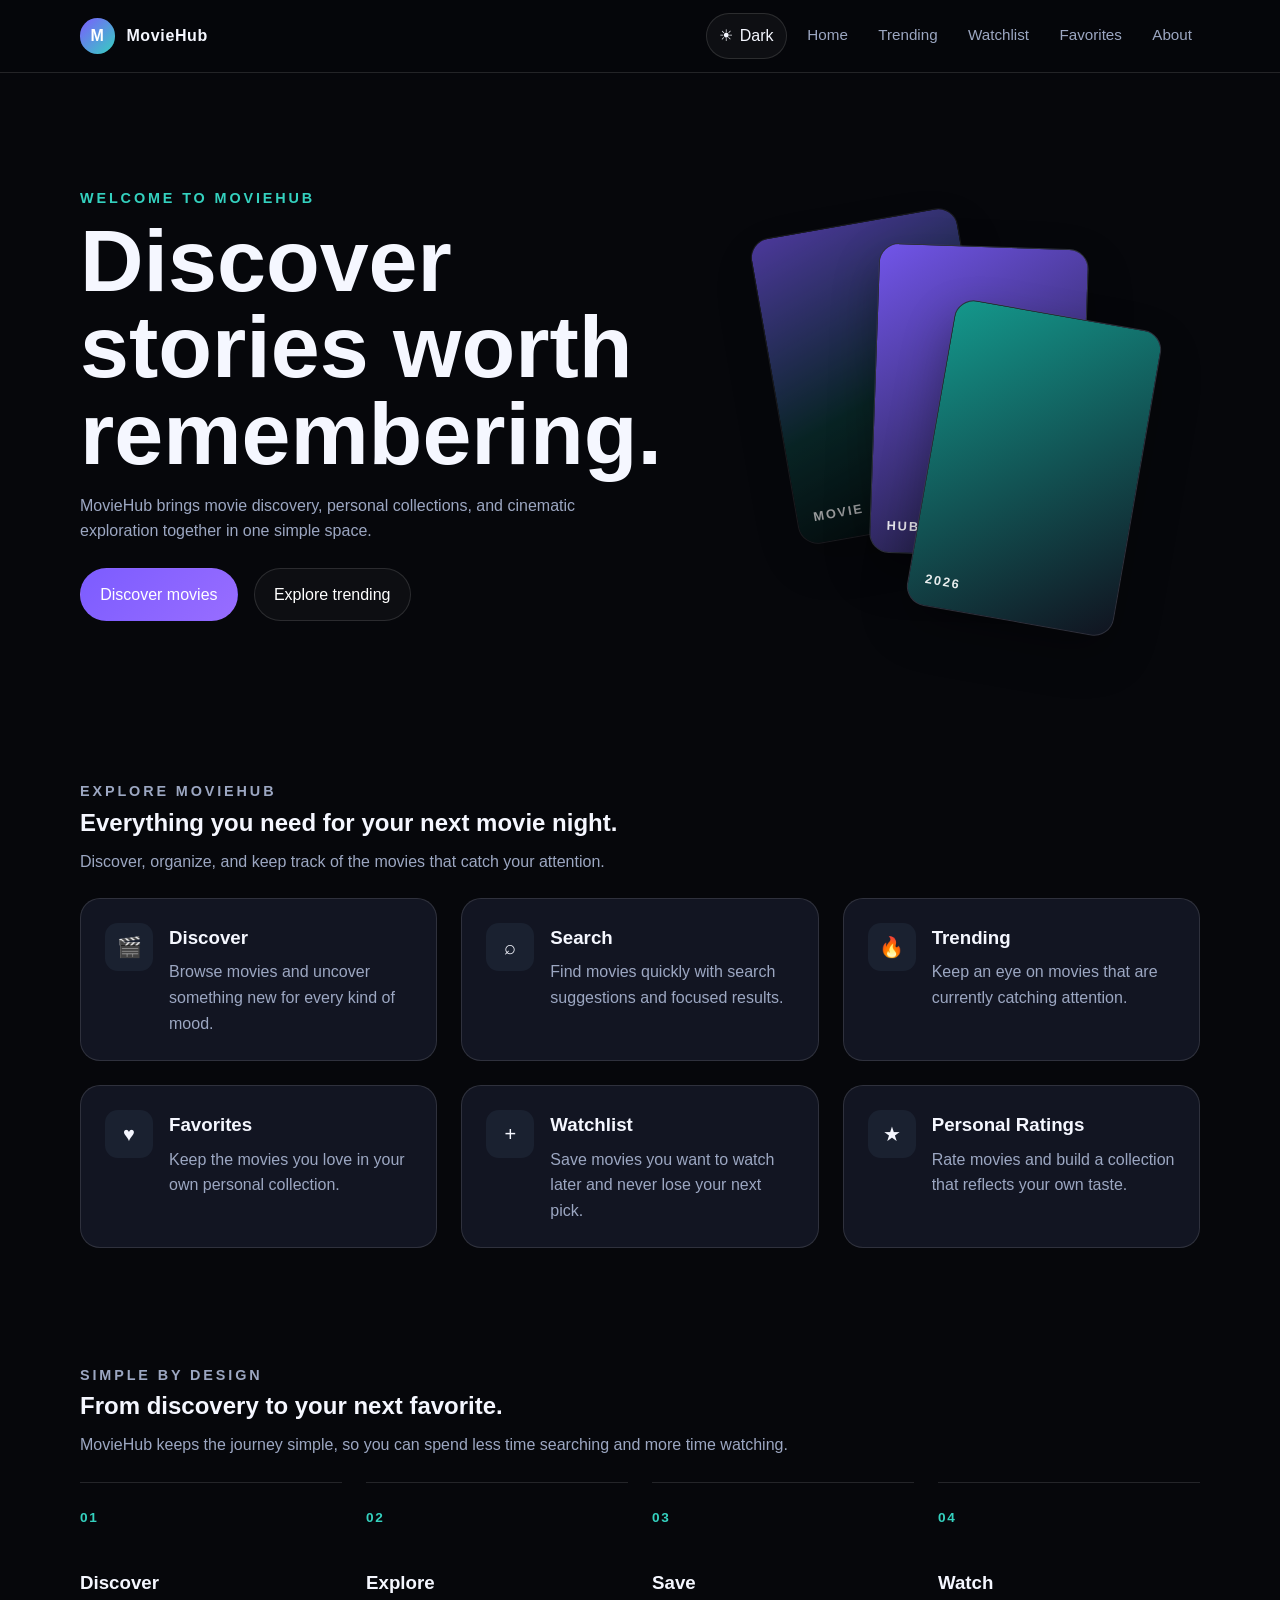
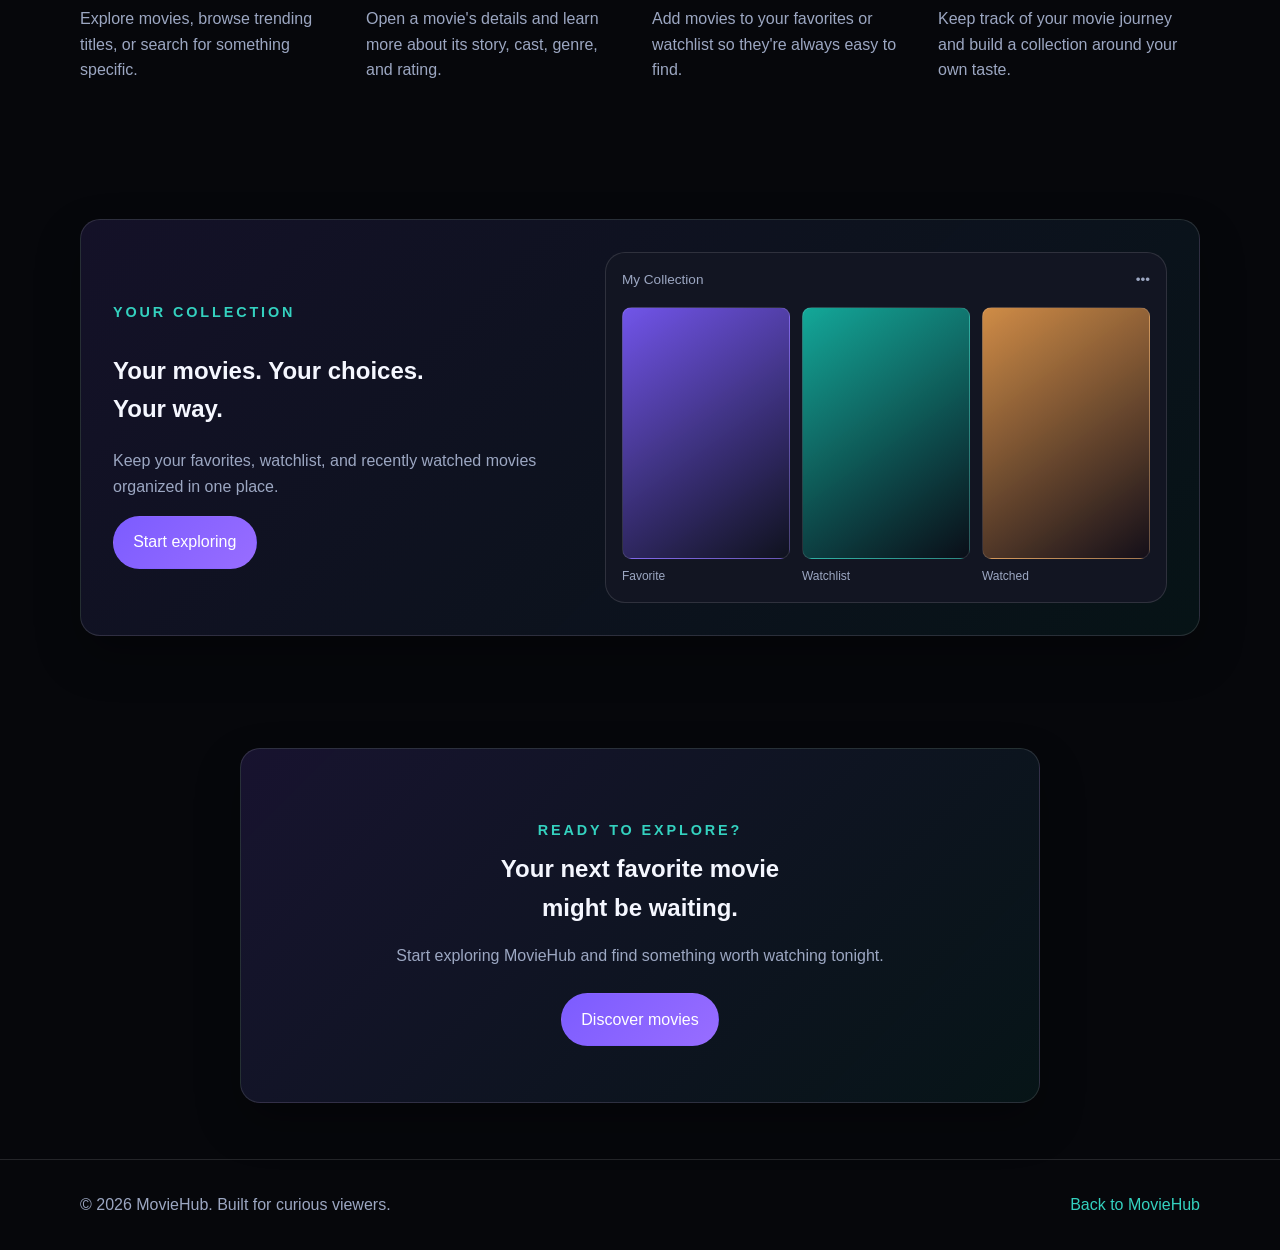
==== about.html @ 9bde1fb1 "add about page, movie dataset, and dynamic browsing" ====
<!DOCTYPE html>
<html lang="en">
<head>
  <meta charset="UTF-8">
  <meta name="viewport" content="width=device-width, initial-scale=1.0">

  <title>About | MovieHub</title>

  <meta
    name="description"
    content="Discover what MovieHub offers and how it helps you find, explore, and organize movies."
  >

  <link rel="stylesheet" href="assets/css/style.css">
</head>

<body>

  <!-- =========================
       Header
       ========================= -->
  <header class="site-header">
    <div class="container nav-bar">

      <a class="brand" href="index.html" aria-label="MovieHub home">
        <span class="brand-mark">M</span>
        <span>MovieHub</span>
      </a>

      <div class="nav-actions">

        <button
          class="theme-toggle"
          type="button"
          aria-label="Toggle light and dark mode"
        >
          <span class="toggle-icon" aria-hidden="true">☀︎</span>
          <span class="toggle-label">Theme</span>
        </button>

        <button
          class="menu-toggle"
          type="button"
          aria-label="Open navigation menu"
        >
          &#9776;
        </button>

        <nav class="site-nav" aria-label="Primary navigation">
          <a href="index.html">Home</a>
          <a href="index.html#trending">Trending</a>
          <a href="index.html#watchlist">Watchlist</a>
          <a href="index.html#favorites">Favorites</a>
          <a href="about.html" aria-current="page">About</a>
        </nav>

      </div>
    </div>
  </header>


  <main>

    <!-- =========================
         About Hero
         ========================= -->
    <section class="about-hero">
      <div class="container about-hero-grid">

        <div class="about-hero-content">

          <p class="eyebrow">Welcome to MovieHub</p>

          <h1>
            Discover stories worth remembering.
          </h1>

          <p>
            MovieHub brings movie discovery, personal collections,
            and cinematic exploration together in one simple space.
          </p>

          <div class="hero-actions">
            <a
              class="btn btn-primary"
              href="index.html#browse-movies"
            >
              Discover movies
            </a>

            <a
              class="btn btn-secondary"
              href="index.html#trending"
            >
              Explore trending
            </a>
          </div>

        </div>


        <!-- Poster composition -->
        <div class="about-poster-showcase" aria-hidden="true">

          <div class="about-poster about-poster-back">
            <span>MOVIE</span>
          </div>

          <div class="about-poster about-poster-main">
            <span>HUB</span>
          </div>

          <div class="about-poster about-poster-front">
            <span>2026</span>
          </div>

        </div>

      </div>
    </section>

    <!-- =========================
         Features
         ========================= -->
    <section class="about-features">

      <div class="container">

        <div class="section-heading">
          <p class="eyebrow">Explore MovieHub</p>

          <h2>
            Everything you need for your next movie night.
          </h2>

          <p>
            Discover, organize, and keep track of the movies
            that catch your attention.
          </p>
        </div>


        <div class="about-feature-grid">

          <article class="about-feature-card">
            <div class="about-feature-icon">🎬</div>

            <div>
              <h3>Discover</h3>

              <p>
                Browse movies and uncover something new
                for every kind of mood.
              </p>
            </div>
          </article>


          <article class="about-feature-card">
            <div class="about-feature-icon">⌕</div>

            <div>
              <h3>Search</h3>

              <p>
                Find movies quickly with search suggestions
                and focused results.
              </p>
            </div>
          </article>


          <article class="about-feature-card">
            <div class="about-feature-icon">🔥</div>

            <div>
              <h3>Trending</h3>

              <p>
                Keep an eye on movies that are currently
                catching attention.
              </p>
            </div>
          </article>


          <article class="about-feature-card">
            <div class="about-feature-icon">♥</div>

            <div>
              <h3>Favorites</h3>

              <p>
                Keep the movies you love in your own
                personal collection.
              </p>
            </div>
          </article>


          <article class="about-feature-card">
            <div class="about-feature-icon">+</div>

            <div>
              <h3>Watchlist</h3>

              <p>
                Save movies you want to watch later
                and never lose your next pick.
              </p>
            </div>
          </article>


          <article class="about-feature-card">
            <div class="about-feature-icon">★</div>

            <div>
              <h3>Personal Ratings</h3>

              <p>
                Rate movies and build a collection
                that reflects your own taste.
              </p>
            </div>
          </article>

        </div>

      </div>
    </section>


    <!-- =========================
         How MovieHub Works
         ========================= -->
    <section class="about-workflow">

      <div class="container">

        <div class="section-heading">
          <p class="eyebrow">Simple by design</p>

          <h2>
            From discovery to your next favorite.
          </h2>

          <p>
            MovieHub keeps the journey simple, so you can spend
            less time searching and more time watching.
          </p>
        </div>


        <div class="workflow">

          <article class="workflow-step">
            <span class="workflow-number">01</span>

            <div>
              <h3>Discover</h3>

              <p>
                Explore movies, browse trending titles,
                or search for something specific.
              </p>
            </div>
          </article>


          <article class="workflow-step">
            <span class="workflow-number">02</span>

            <div>
              <h3>Explore</h3>

              <p>
                Open a movie's details and learn more
                about its story, cast, genre, and rating.
              </p>
            </div>
          </article>


          <article class="workflow-step">
            <span class="workflow-number">03</span>

            <div>
              <h3>Save</h3>

              <p>
                Add movies to your favorites or watchlist
                so they're always easy to find.
              </p>
            </div>
          </article>


          <article class="workflow-step">
            <span class="workflow-number">04</span>

            <div>
              <h3>Watch</h3>

              <p>
                Keep track of your movie journey and
                build a collection around your own taste.
              </p>
            </div>
          </article>

        </div>

      </div>
    </section>


    <!-- =========================
         Your Collection
         ========================= -->
    <section class="about-collection">

      <div class="container">

        <div class="collection-panel">

          <div class="collection-content">

            <p class="eyebrow">Your collection</p>

            <h2>
              Your movies.
              Your choices.
              Your way.
            </h2>

            <p>
              Keep your favorites, watchlist, and recently watched
              movies organized in one place.
            </p>

            <a
              class="btn btn-primary"
              href="index.html#browse-movies"
            >
              Start exploring
            </a>

          </div>


          <div class="collection-preview">

            <div class="collection-preview-header">
              <span>My Collection</span>
              <span title="Your Collection">•••</span>
            </div>


            <div class="collection-preview-grid">

              <div class="mini-movie-card">
                <div class="mini-movie-poster poster-one"></div>
                <span>Favorite</span>
              </div>

              <div class="mini-movie-card">
                <div class="mini-movie-poster poster-two"></div>
                <span>Watchlist</span>
              </div>

              <div class="mini-movie-card">
                <div class="mini-movie-poster poster-three"></div>
                <span>Watched</span>
              </div>

            </div>

          </div>

        </div>

      </div>
    </section>


    <!-- =========================
         Closing CTA
         ========================= -->
    <section class="about-cta">

      <div class="container">

        <div class="about-cta-content">

          <p class="eyebrow">Ready to explore?</p>

          <h2>
            Your next favorite movie
            might be waiting.
          </h2>

          <p>
            Start exploring MovieHub and find something
            worth watching tonight.
          </p>

          <a
            class="btn btn-primary"
            href="index.html#browse-movies"
          >
            Discover movies
          </a>

        </div>

      </div>

    </section>

  </main>


  <!-- =========================
       Footer
       ========================= -->
  <footer class="site-footer">

    <div class="container footer-content">

      <p>
        © 2026 MovieHub. Built for curious viewers.
      </p>

      <a href="index.html">
        Back to MovieHub
      </a>

    </div>

  </footer>


  <script
    type="module"
    src="assets/js/main.js"
  ></script>

</body>
</html>
---- assets/css/style.css ----
@import url("./base.css");
@import url("./layout.css");
@import url("./components.css");
@import url("./responsive.css");
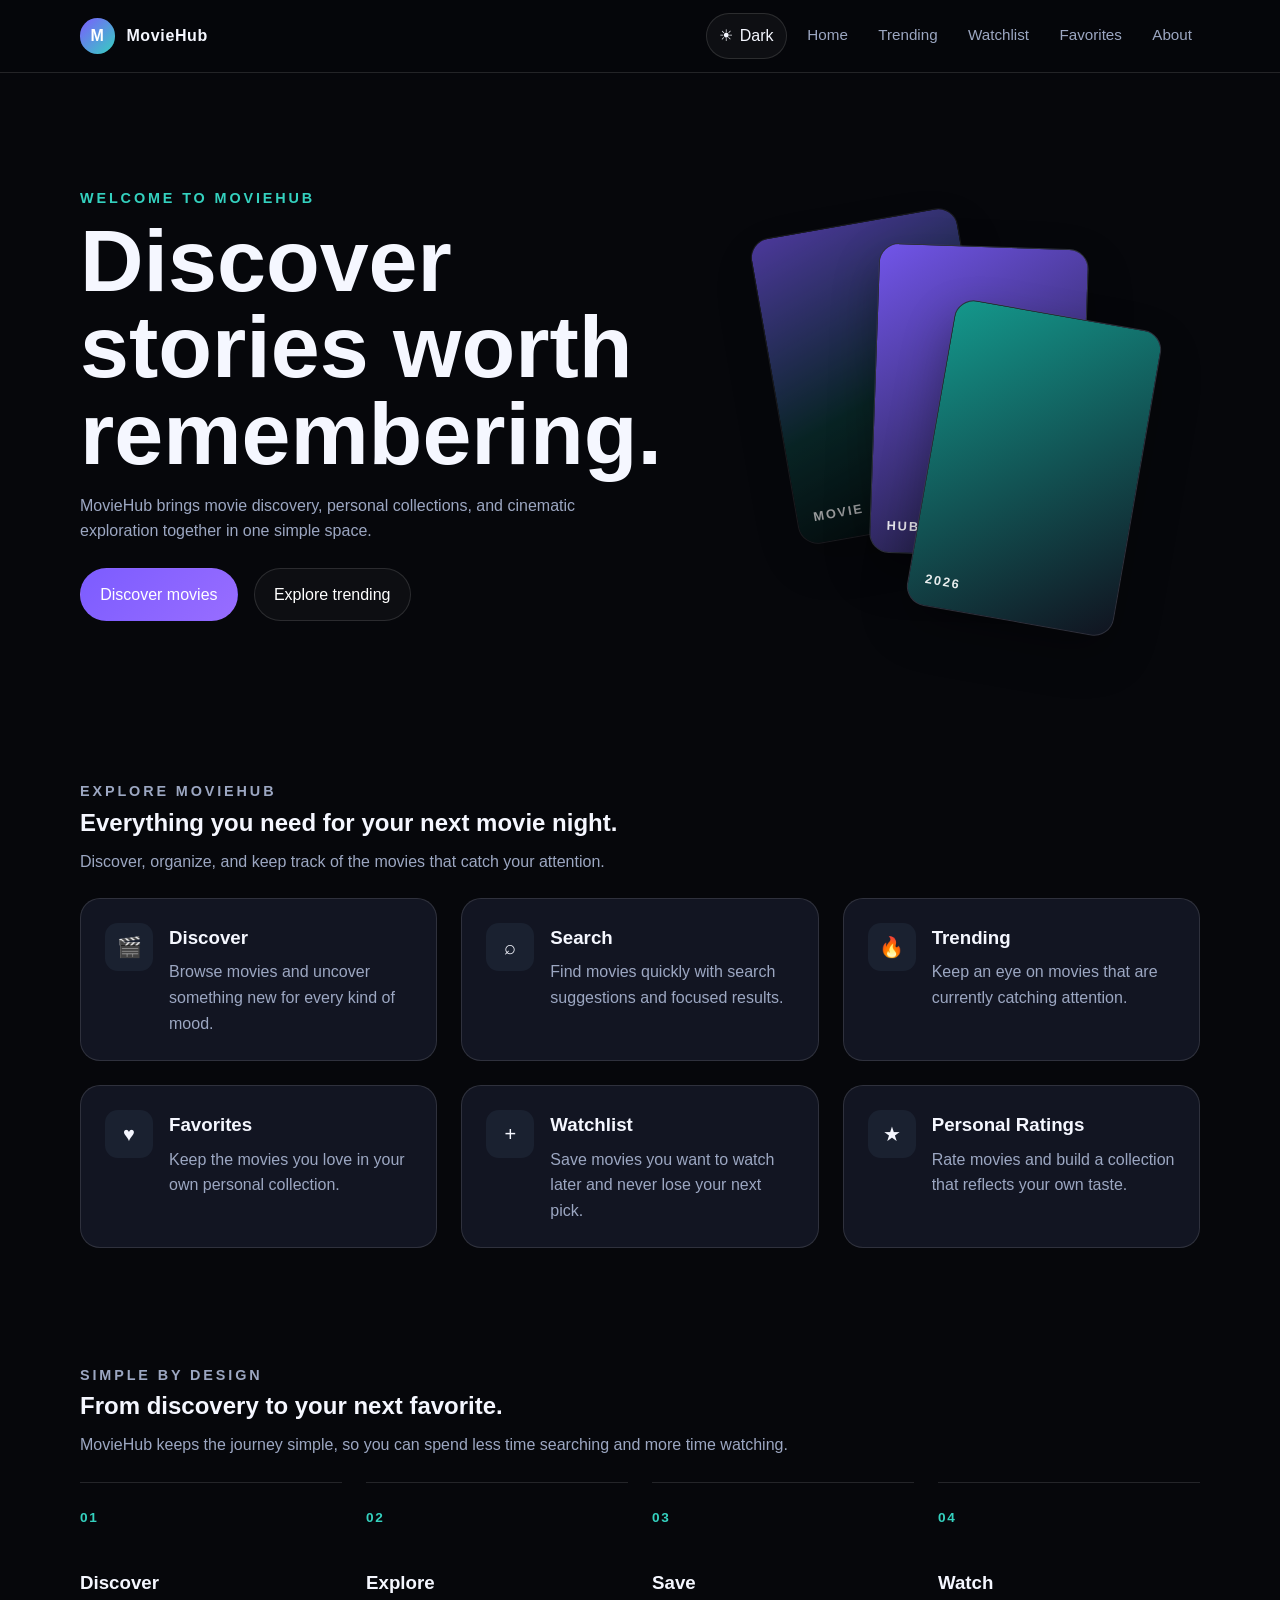
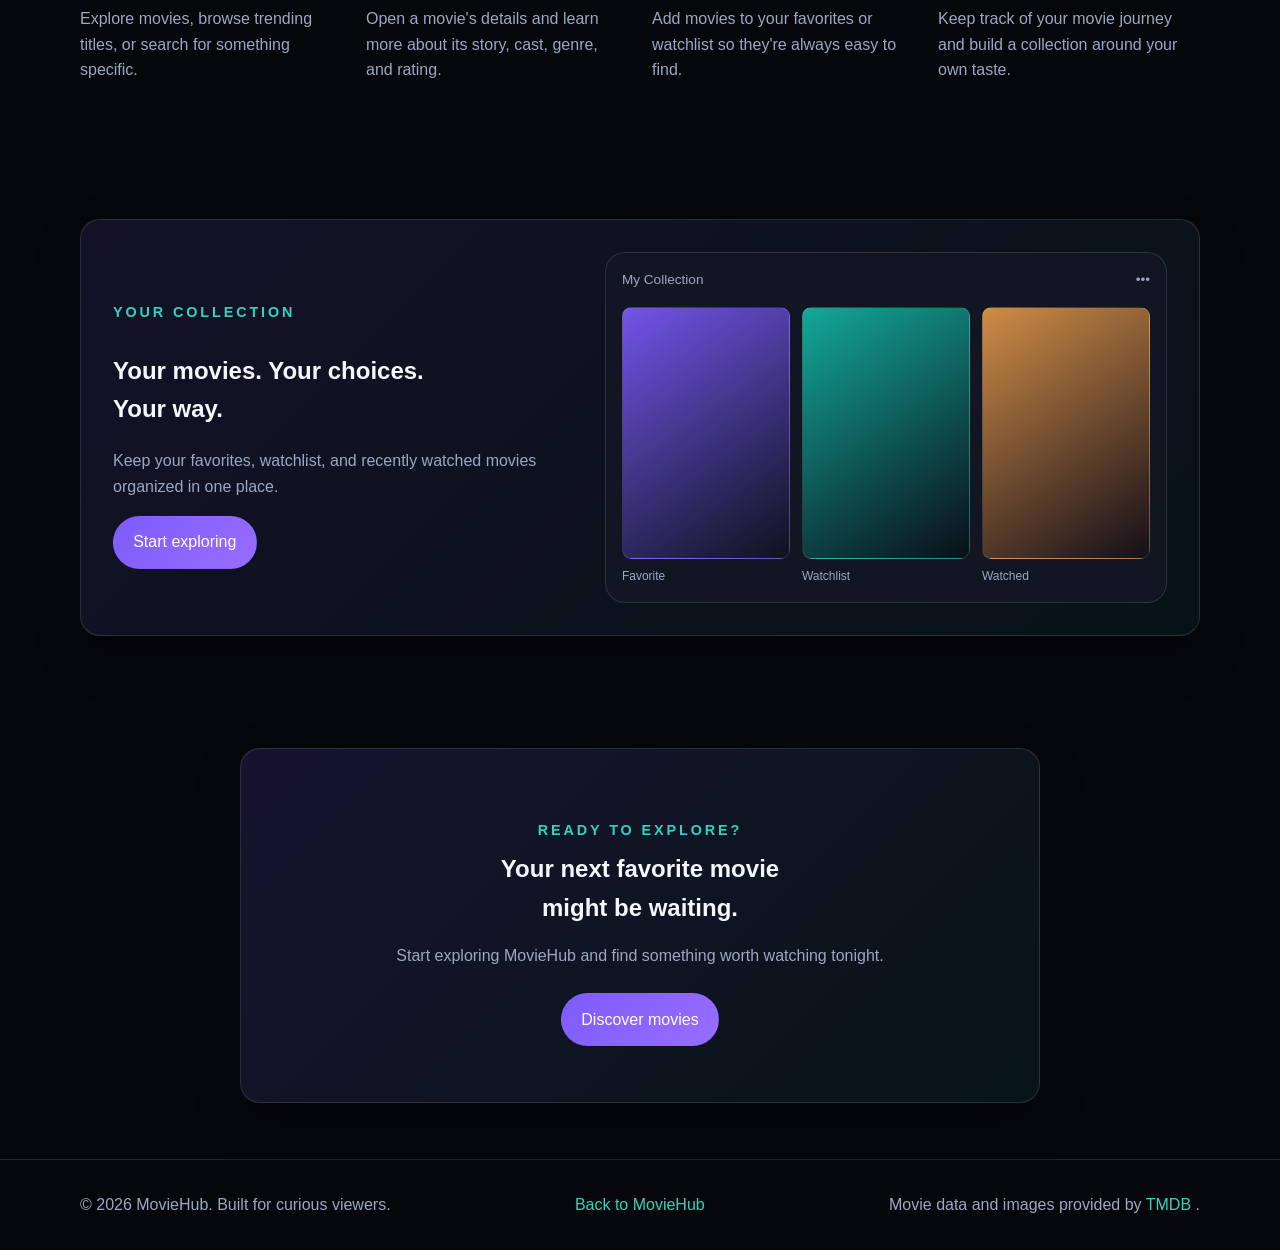
==== commit 4270b66f: "Created a details page for MovieHub, Updated Images using TMDB API" ====
--- a/about.html
+++ b/about.html
@@ -49,8 +49,8 @@
         <nav class="site-nav" aria-label="Primary navigation">
           <a href="index.html">Home</a>
           <a href="index.html#trending">Trending</a>
-          <a href="index.html#watchlist">Watchlist</a>
-          <a href="index.html#favorites">Favorites</a>
+          <a href="watchlist.html">Watchlist</a>
+          <a href="favorites.html">Favorites</a>
           <a href="about.html" aria-current="page">About</a>
         </nav>
 
@@ -436,6 +436,13 @@
         Back to MovieHub
       </a>
 
+      <p>
+        Movie data and images provided by
+        <a href="https://www.themoviedb.org/" target="_blank">
+          TMDB
+        </a>.
+      </p>
+
     </div>
 
   </footer>
